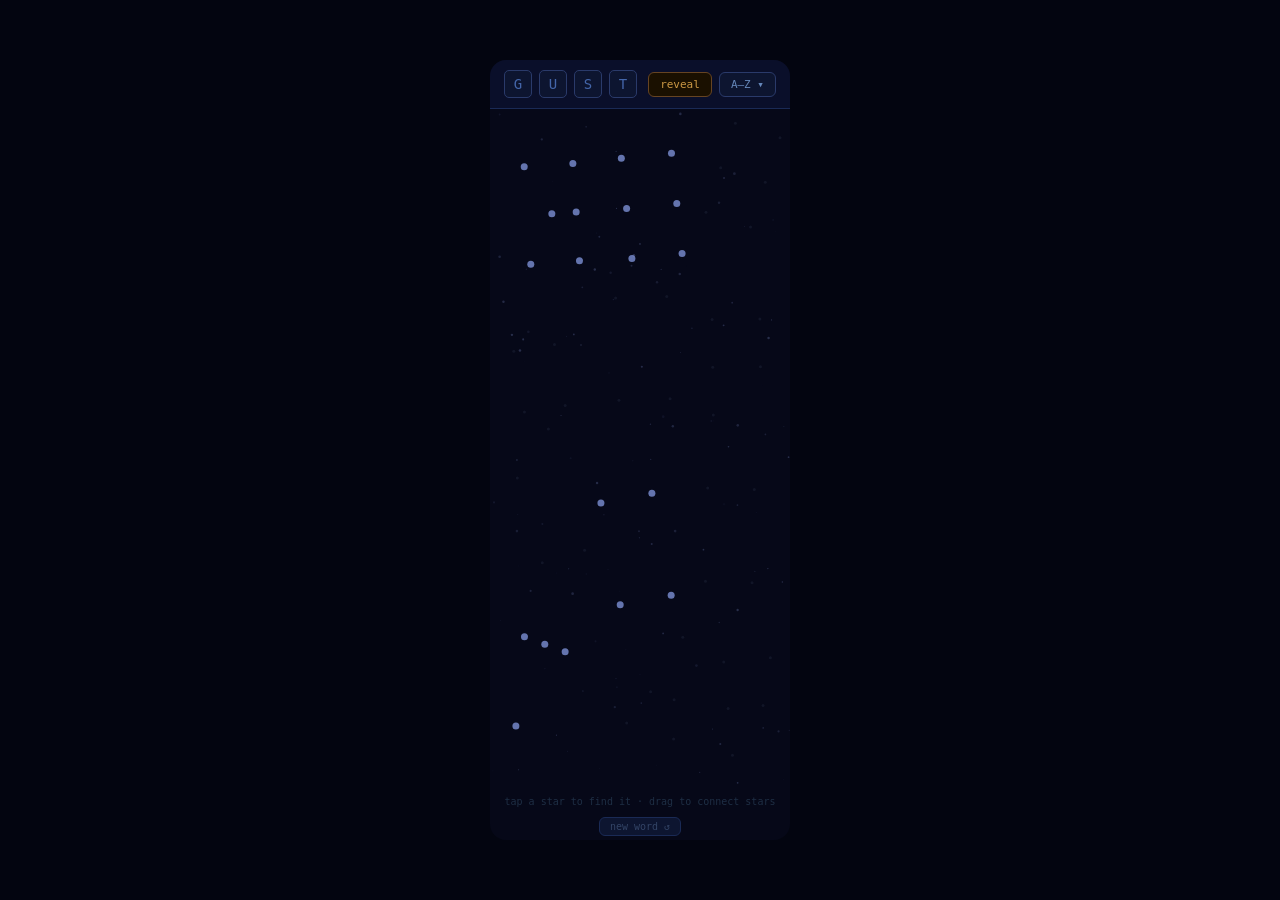
==== index.html @ cc669e19 "Add index.html for Pages, phone fullscreen, and fix star placement bugs Rename constellation.html ->" ====
<!DOCTYPE html>
<html lang="en">
<head>
<meta charset="UTF-8">
<meta name="viewport" content="width=device-width, initial-scale=1, maximum-scale=1, user-scalable=no, viewport-fit=cover">
<meta name="apple-mobile-web-app-capable" content="yes">
<meta name="mobile-web-app-capable" content="yes">
<meta name="apple-mobile-web-app-status-bar-style" content="black-translucent">
<meta name="apple-mobile-web-app-title" content="Constellation">
<meta name="theme-color" content="#030510">
<link rel="manifest" href="manifest.json">
<title>Constellation</title>
<style>
* { box-sizing: border-box; margin: 0; padding: 0; }
html, body { height: 100%; background: #030510; display: flex; align-items: center; justify-content: center; font-family: monospace; overflow: hidden; overscroll-behavior: none; }
#app { width: 100%; max-width: 420px; background: #060818; display: flex; flex-direction: column; height: 100vh; height: 100dvh; max-height: 780px; border-radius: 16px; overflow: hidden; }

/* Phone / narrow screens: fill the whole browser, edge to edge, under the notch */
@media (max-width: 480px), (max-height: 520px) {
  #app { max-width: none; max-height: none; height: 100vh; height: 100dvh; border-radius: 0; }
  #toolbar { padding-top: calc(10px + env(safe-area-inset-top)); }
  #new-btn-wrap { padding-bottom: calc(4px + env(safe-area-inset-bottom)); }
}
#toolbar { display: flex; align-items: center; justify-content: space-between; padding: 10px 14px; background: #0a0f2a; border-bottom: 1px solid #1a2a55; flex-shrink: 0; }
#word-row { display: flex; gap: 7px; flex-wrap: wrap; }
.tile { width: 28px; height: 28px; border-radius: 5px; border: 1px solid #2a3a6a; background: #0d1530; display: flex; align-items: center; justify-content: center; font-size: 14px; color: #4466aa; transition: all 0.3s; }
.tile.found { border-color: #4488ff; color: #99ccff; background: #0d1f4a; box-shadow: 0 0 8px #2244aa55; }
#word-row.win .tile { border-color: #66ffaa; color: #bbffdd; background: #0d2a1a; animation: winpulse 1.1s ease-in-out infinite; }
@keyframes winpulse { 0%,100% { box-shadow: 0 0 6px #33cc6655; } 50% { box-shadow: 0 0 16px #33cc66dd; } }
#btns { display: flex; gap: 7px; flex-shrink: 0; }
button { background: #0d1530; border: 1px solid #2a3a6a; border-radius: 6px; color: #6688bb; font-family: monospace; font-size: 11px; padding: 5px 11px; cursor: pointer; -webkit-tap-highlight-color: transparent; }
button:active { opacity: 0.7; }
#reveal-btn { background: #1a1000; border-color: #664422; color: #cc9944; }
#canvas-wrap { position: relative; flex: 1; overflow: hidden; }
canvas { display: block; width: 100%; height: 100%; }
#ref { display: none; position: absolute; top: 8px; right: 8px; background: rgba(8,12,36,0.96); border: 1px solid #1a2a5a; border-radius: 10px; padding: 10px; z-index: 10; max-height: 90%; overflow-y: auto; }
#ref.open { display: block; }
#ref-grid { display: grid; grid-template-columns: repeat(4,1fr); gap: 5px; }
.rc { display: flex; flex-direction: column; align-items: center; }
.rl { color: #445588; font-size: 9px; }
#msg { position: absolute; bottom: 24px; left: 50%; transform: translateX(-50%); color: #ffd080; font-size: 14px; pointer-events: none; opacity: 0; transition: opacity 0.4s; white-space: nowrap; text-shadow: 0 0 12px #aa7700; }
#hint { text-align: center; padding: 6px; color: #1e2e44; font-size: 10px; flex-shrink: 0; }
#new-btn-wrap { text-align: center; padding: 4px; flex-shrink: 0; }
#new-btn { background: #0d1530; border: 1px solid #1a2a55; border-radius: 6px; color: #334466; font-family: monospace; font-size: 10px; padding: 3px 10px; cursor: pointer; }
</style>
</head>
<body>
<div id="app">
  <div id="toolbar">
    <div id="word-row"></div>
    <div id="btns">
      <button id="reveal-btn" onclick="toggleReveal()">reveal</button>
      <button onclick="document.getElementById('ref').classList.toggle('open')">A–Z ▾</button>
    </div>
  </div>
  <div id="canvas-wrap">
    <canvas id="canvas"></canvas>
    <div id="ref"><div id="ref-grid"></div></div>
    <div id="msg"></div>
  </div>
  <div id="hint">tap a star to find it · drag to connect stars</div>
  <div id="new-btn-wrap"><button id="new-btn" onclick="newGame()">new word ↺</button></div>
</div>

<script>
const canvas = document.getElementById('canvas');
const ctx = canvas.getContext('2d');
let W, H;

function resize() {
  const wrap = document.getElementById('canvas-wrap');
  W = wrap.clientWidth;
  H = wrap.clientHeight;
  canvas.width = W;
  canvas.height = H;
  place();
}

const DEFS = {
  A:{pts:[[1,0],[0,4],[2,4],[0.5,2.5],[1.5,2.5]],edges:[[0,1],[0,2],[3,4]]},
  B:{pts:[[0,0],[0,4],[1.8,1],[0,2],[1.8,3]],edges:[[0,1],[0,2],[2,3],[3,4],[4,1]]},
  C:{pts:[[2,0],[0,0],[0,4],[2,4]],edges:[[0,1],[1,2],[2,3]]},
  D:{pts:[[0,0],[0,4],[2,2]],edges:[[0,1],[0,2],[1,2]]},
  E:{pts:[[2,0],[0,0],[0,4],[2,4],[0,2],[1.5,2]],edges:[[0,1],[1,2],[2,3],[2,4],[4,5]]},
  F:{pts:[[2,0],[0,0],[0,4],[0,2],[1.5,2]],edges:[[0,1],[1,2],[3,4]]},
  G:{pts:[[2,0],[0,0],[0,4],[2,4],[2,2],[1,2]],edges:[[0,1],[1,2],[2,3],[3,4],[4,5]]},
  H:{pts:[[0,0],[0,4],[2,0],[2,4],[0,2],[2,2]],edges:[[0,1],[2,3],[4,5]]},
  I:{pts:[[0,0],[2,0],[1,0],[1,4],[0,4],[2,4]],edges:[[0,1],[2,3],[4,5]]},
  J:{pts:[[0,0],[2,0],[2,3],[1,4],[0,3]],edges:[[0,1],[1,2],[2,3],[3,4]]},
  K:{pts:[[0,0],[0,4],[2,0],[0,2],[2,4]],edges:[[0,1],[2,3],[3,4]]},
  L:{pts:[[0,0],[0,4],[2,4]],edges:[[0,1],[1,2]]},
  M:{pts:[[0,4],[0,0],[1,2],[2,0],[2,4]],edges:[[0,1],[1,2],[2,3],[3,4]]},
  N:{pts:[[0,4],[0,0],[2,4],[2,0]],edges:[[0,1],[1,2],[2,3]]},
  O:{pts:[[0,0],[2,0],[2,4],[0,4]],edges:[[0,1],[1,2],[2,3],[3,0]]},
  P:{pts:[[0,0],[0,4],[2,0],[2,2],[0,2]],edges:[[0,1],[0,2],[2,3],[3,4]]},
  R:{pts:[[0,0],[0,4],[2,0],[2,2],[0,2],[2,4]],edges:[[0,1],[0,2],[2,3],[3,4],[4,5]]},
  S:{pts:[[2,0],[0,0],[0,2],[2,2],[2,4],[0,4]],edges:[[0,1],[1,2],[2,3],[3,4],[4,5]]},
  T:{pts:[[0,0],[2,0],[1,0],[1,4]],edges:[[0,1],[2,3]]},
  U:{pts:[[0,0],[0,4],[2,4],[2,0]],edges:[[0,1],[1,2],[2,3]]},
  V:{pts:[[0,0],[1,4],[2,0]],edges:[[0,1],[1,2]]},
  W:{pts:[[0,0],[0.5,4],[1,2],[1.5,4],[2,0]],edges:[[0,1],[1,2],[2,3],[3,4]]},
  X:{pts:[[0,0],[2,4],[1,2],[0,4],[2,0]],edges:[[0,1],[3,4]]},
  Y:{pts:[[0,0],[1,2],[2,0],[1,4]],edges:[[0,1],[2,1],[1,3]]},
  Z:{pts:[[0,0],[2,0],[0,4],[2,4]],edges:[[0,1],[1,2],[2,3]]},
};

const WORDS = ['STAR','MOON','NOVA','MARS','FLUX','GUST','COMET','ORBIT','VEGA','BLAZE','STORM','NIGHT','FROST'];

let WORD, WORD_SET;
let revealed = false;
let cons = [], bgStars = [];
let hov = null, dragging = false, dragA = null, dragB = null;
let found = new Set();
let touchId = null;

function ekey(a,b){ return a<b?`${a}-${b}`:`${b}-${a}`; }

function tx(pts,cx,cy,sc,ang,skx,sky){
  return pts.map(([x,y])=>{
    const nx=x*sc+y*skx, ny=y*sc+x*sky;
    return [cx+nx*Math.cos(ang)-ny*Math.sin(ang), cy+nx*Math.sin(ang)+ny*Math.cos(ang)];
  });
}

function place(){
  if(!W||!H) return;
  cons=[];
  const cols=3, rows=4, cw=W/cols, ch=H/rows;
  const cells=[];
  for(let r=0;r<rows;r++) for(let c=0;c<cols;c++) cells.push([c,r]);
  cells.sort(()=>Math.random()-0.5);
  const wl=[...WORD_SET];
  const decoyCount=Math.max(0, cells.length - wl.length);
  const ex=Object.keys(DEFS).filter(l=>!WORD_SET.has(l)).sort(()=>Math.random()-0.5).slice(0,decoyCount);
  // Word letters first so the slice below can never drop them; shuffled cells randomize positions.
  const all=[...wl,...ex];
  all.slice(0,cells.length).forEach((letter,i)=>{
    const [col,row]=cells[i];
    const sc=Math.min(cw,ch)*0.2+Math.random()*6;
    const ang=(Math.random()-0.5)*0.75;
    const skx=(Math.random()-0.5)*0.5;
    const sky=(Math.random()-0.5)*0.4;
    // Transform around the origin, then center the shape's bounding box on the cell.
    let placed=tx(DEFS[letter].pts,0,0,sc,ang,skx,sky);
    let minx=Infinity,miny=Infinity,maxx=-Infinity,maxy=-Infinity;
    for(const [x,y] of placed){ if(x<minx)minx=x; if(x>maxx)maxx=x; if(y<miny)miny=y; if(y>maxy)maxy=y; }
    const targetX=col*cw+cw/2+(Math.random()-0.5)*cw*0.3;
    const targetY=row*ch+ch/2+(Math.random()-0.5)*ch*0.3;
    let dx=targetX-(minx+maxx)/2, dy=targetY-(miny+maxy)/2;
    minx+=dx; maxx+=dx; miny+=dy; maxy+=dy;
    // Keep the whole constellation inside the visible canvas: shift it back in by its overflow.
    const M=10;
    if(minx<M) dx+=M-minx; else if(maxx>W-M) dx+=(W-M)-maxx;
    if(miny<M) dy+=M-miny; else if(maxy>H-M) dy+=(H-M)-maxy;
    placed=placed.map(([x,y])=>[x+dx,y+dy]);
    cons.push({
      letter, stars:placed.map(([x,y])=>({x,y})),
      edges:DEFS[letter].edges, drawn:new Set(), done:false,
      isWord:WORD_SET.has(letter)
    });
  });
  bgStars=[];
  for(let i=0;i<180;i++) bgStars.push({x:Math.random()*W,y:Math.random()*H,r:0.4+Math.random()*1,t:Math.random()*Math.PI*2});
}

function getStarAt(mx,my){
  let best=null, bestD=900;
  for(const con of cons){
    if(!con.isWord) continue;
    for(let i=0;i<con.stars.length;i++){
      const s=con.stars[i],dx=s.x-mx,dy=s.y-my,d=dx*dx+dy*dy;
      if(d<bestD){bestD=d;best={con,idx:i};}
    }
  }
  return best;
}

function checkDone(con){
  if(con.done) return;
  if(con.edges.every(([a,b])=>con.drawn.has(ekey(a,b)))){
    con.done=true; found.add(con.letter); updateTiles();
    if(found.size===WORD_SET.size){
      document.getElementById('word-row').classList.add('win');
      setTimeout(()=>flash('✦ '+WORD+' complete! ✦',true),100);
    } else flash(con.letter+' found!');
  }
}

let t0=performance.now();
function draw(now){
  const t=(now-t0)*0.001;
  ctx.clearRect(0,0,W,H);
  ctx.fillStyle='#060818'; ctx.fillRect(0,0,W,H);

  bgStars.forEach(s=>{
    ctx.beginPath(); ctx.arc(s.x,s.y,s.r,0,Math.PI*2);
    ctx.fillStyle=`rgba(160,180,255,${0.08+0.14*Math.sin(t*0.8+s.t)})`; ctx.fill();
  });

  cons.forEach(con=>{
    if(revealed){
      con.edges.forEach(([a,b])=>{
        const sa=con.stars[a],sb=con.stars[b];
        ctx.beginPath(); ctx.moveTo(sa.x,sa.y); ctx.lineTo(sb.x,sb.y);
        ctx.strokeStyle=con.isWord?'rgba(80,210,120,0.55)':'rgba(55,55,85,0.18)';
        ctx.lineWidth=1; ctx.stroke();
      });
    }
    con.drawn.forEach(key=>{
      const [ai,bi]=key.split('-').map(Number);
      const sa=con.stars[ai],sb=con.stars[bi];
      const ok=con.edges.some(([a,b])=>ekey(a,b)===key);
      ctx.beginPath(); ctx.moveTo(sa.x,sa.y); ctx.lineTo(sb.x,sb.y);
      ctx.strokeStyle=ok?'rgba(100,160,255,0.85)':'rgba(200,80,80,0.5)';
      ctx.lineWidth=1.5; ctx.stroke();
    });
    con.stars.forEach((s,i)=>{
      const isHov=con.isWord&&hov&&hov.con===con&&hov.idx===i;
      const isDrag=con.isWord&&((dragA&&dragA.con===con&&dragA.idx===i)||(dragB&&dragB.con===con&&dragB.idx===i));
      const lit=isHov||isDrag;
      let r,color,gb=0,gc='transparent';
      if(!con.isWord){
        r=1.5; color=revealed?'rgba(75,75,105,0.35)':'rgba(110,125,165,0.11)';
      } else if(con.done){
        r=4; color='rgba(100,225,140,0.95)'; gb=8; gc='#33cc66';
      } else if(lit){
        r=7; color='#eef4ff'; gb=20; gc='#55aaff';
      } else if(con.drawn.size>0){
        r=4; color='rgba(100,150,255,0.9)'; gb=6; gc='#3355cc';
      } else {
        r=3.5; color='rgba(150,175,255,0.65)';
      }
      ctx.beginPath(); ctx.arc(s.x,s.y,r,0,Math.PI*2);
      ctx.shadowBlur=gb; ctx.shadowColor=gc;
      ctx.fillStyle=color; ctx.fill(); ctx.shadowBlur=0;
    });
  });

  if(dragging&&dragA&&dragB&&dragA.con===dragB.con&&dragA.idx!==dragB.idx){
    const sa=dragA.con.stars[dragA.idx], ea=dragB.con.stars[dragB.idx];
    ctx.beginPath(); ctx.moveTo(sa.x,sa.y); ctx.lineTo(ea.x,ea.y);
    ctx.strokeStyle='rgba(140,195,255,0.5)'; ctx.lineWidth=1.2;
    ctx.setLineDash([5,5]); ctx.stroke(); ctx.setLineDash([]);
  }
  requestAnimationFrame(draw);
}

function getPos(e, touch){
  const r=canvas.getBoundingClientRect(), sx=W/r.width, sy=H/r.height;
  const src=touch||e;
  return [(src.clientX-r.left)*sx, (src.clientY-r.top)*sy];
}

canvas.addEventListener('mousemove',e=>{
  const[x,y]=getPos(e); hov=getStarAt(x,y);
  if(dragging) dragB=hov;
});
canvas.addEventListener('mousedown',e=>{
  const[x,y]=getPos(e),s=getStarAt(x,y);
  if(s){dragging=true;dragA=s;dragB=s;}
});
canvas.addEventListener('mouseup',()=>{
  if(dragging&&dragA&&dragB&&dragA.con===dragB.con&&dragA.idx!==dragB.idx){
    dragA.con.drawn.add(ekey(dragA.idx,dragB.idx)); checkDone(dragA.con);
  }
  dragging=false;dragA=null;dragB=null;
});
canvas.addEventListener('mouseleave',()=>{dragging=false;dragA=null;dragB=null;hov=null;});

canvas.addEventListener('touchstart',e=>{
  e.preventDefault();
  const touch=e.changedTouches[0]; touchId=touch.identifier;
  const[x,y]=getPos(e,touch),s=getStarAt(x,y);
  if(s){dragging=true;dragA=s;dragB=s;}
},{passive:false});

canvas.addEventListener('touchmove',e=>{
  e.preventDefault();
  for(const touch of e.changedTouches){
    if(touch.identifier===touchId){
      const[x,y]=getPos(e,touch); hov=getStarAt(x,y);
      if(dragging) dragB=hov;
    }
  }
},{passive:false});

canvas.addEventListener('touchend',e=>{
  e.preventDefault();
  if(dragging&&dragA&&dragB&&dragA.con===dragB.con&&dragA.idx!==dragB.idx){
    dragA.con.drawn.add(ekey(dragA.idx,dragB.idx)); checkDone(dragA.con);
  }
  dragging=false;dragA=null;dragB=null;hov=null;touchId=null;
},{passive:false});

function buildTiles(){
  const row=document.getElementById('word-row'); row.classList.remove('win'); row.innerHTML='';
  WORD.split('').forEach(l=>{
    const d=document.createElement('div'); d.className='tile'; d.dataset.letter=l; d.textContent=l;
    row.appendChild(d);
  });
}
function updateTiles(){
  document.querySelectorAll('#word-row .tile').forEach(d=>{
    if(found.has(d.dataset.letter)) d.classList.add('found');
  });
}
function flash(txt,persist){
  const el=document.getElementById('msg'); el.textContent=txt; el.style.opacity='1';
  clearTimeout(flash._t);
  if(!persist) flash._t=setTimeout(()=>el.style.opacity='0',1800);
}
function toggleReveal(){
  revealed=!revealed;
  document.getElementById('reveal-btn').textContent=revealed?'hide':'reveal';
}
function newGame(){
  revealed=false;
  document.getElementById('reveal-btn').textContent='reveal';
  document.getElementById('msg').style.opacity='0';
  found=new Set();
  WORD=WORDS[Math.floor(Math.random()*WORDS.length)];
  WORD_SET=new Set(WORD.split(''));
  buildTiles(); place();
}

function buildRef(){
  const grid=document.getElementById('ref-grid'),S=40,PAD=5,SC=(S-PAD*2)/4;
  Object.entries(DEFS).forEach(([letter,{pts,edges}])=>{
    const cell=document.createElement('div'); cell.className='rc';
    const cv=document.createElement('canvas'); cv.width=S; cv.height=S;
    const c=cv.getContext('2d');
    const sc=pts.map(([x,y])=>[PAD+x*SC,PAD+y*SC]);
    edges.forEach(([a,b])=>{
      c.beginPath(); c.moveTo(sc[a][0],sc[a][1]); c.lineTo(sc[b][0],sc[b][1]);
      c.strokeStyle='rgba(80,120,220,0.5)'; c.lineWidth=1; c.stroke();
    });
    sc.forEach(([x,y])=>{
      c.beginPath(); c.arc(x,y,2,0,Math.PI*2);
      c.fillStyle='#99bbff'; c.shadowBlur=4; c.shadowColor='#4477ff'; c.fill(); c.shadowBlur=0;
    });
    const lbl=document.createElement('div'); lbl.className='rl'; lbl.textContent=letter;
    cell.appendChild(cv); cell.appendChild(lbl); grid.appendChild(cell);
  });
}

WORD=WORDS[Math.floor(Math.random()*WORDS.length)];
WORD_SET=new Set(WORD.split(''));
buildTiles(); buildRef();
window.addEventListener('resize', resize);
resize();
requestAnimationFrame(draw);
</script>
</body>
</html>
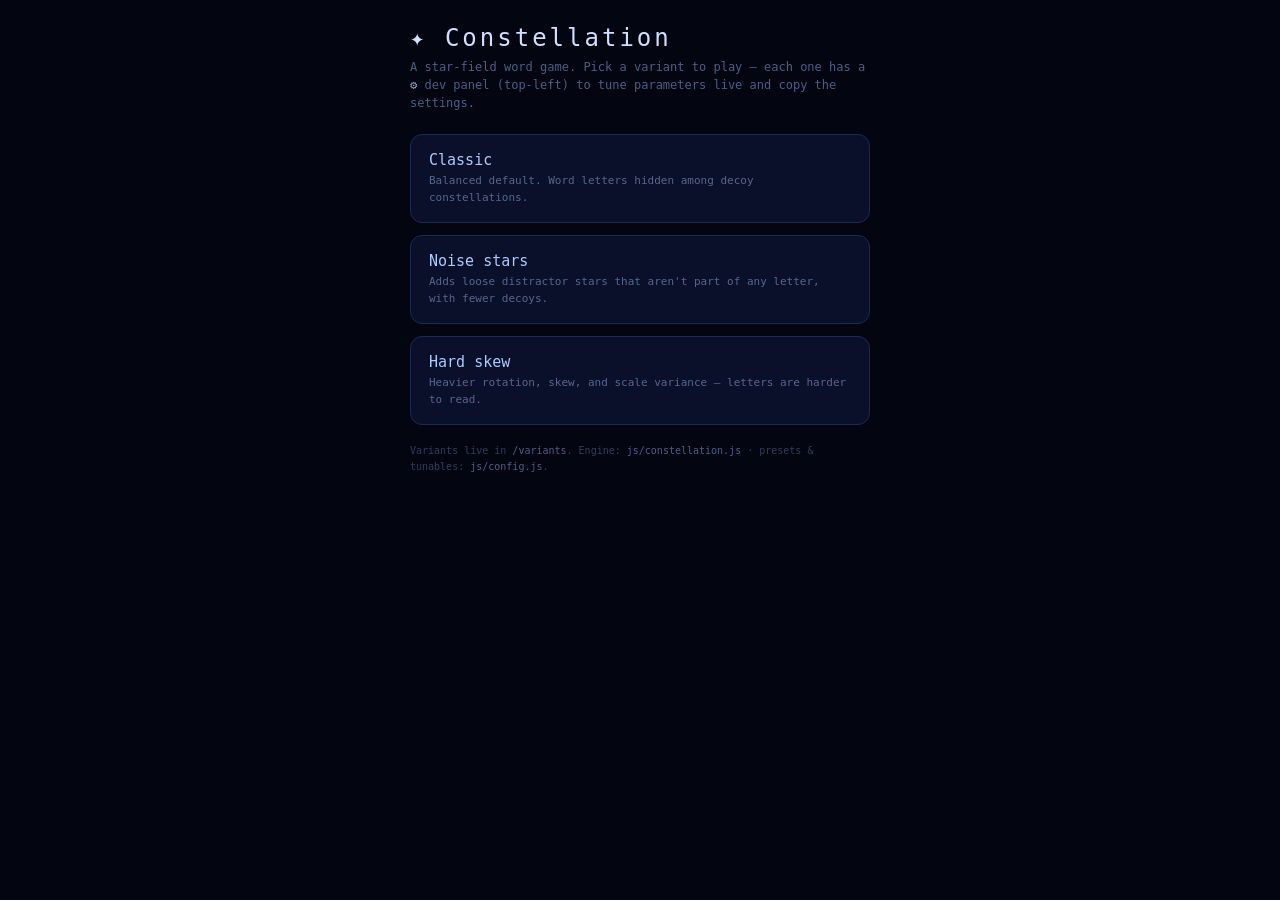
==== commit 31a1082f: "Reorganize into shared engine + variant pages with a live tuning panel Split the single-file game in" ====
--- a/index.html
+++ b/index.html
@@ -2,7 +2,7 @@
 <html lang="en">
 <head>
 <meta charset="UTF-8">
-<meta name="viewport" content="width=device-width, initial-scale=1, maximum-scale=1, user-scalable=no, viewport-fit=cover">
+<meta name="viewport" content="width=device-width, initial-scale=1, viewport-fit=cover">
 <meta name="apple-mobile-web-app-capable" content="yes">
 <meta name="mobile-web-app-capable" content="yes">
 <meta name="apple-mobile-web-app-status-bar-style" content="black-translucent">
@@ -11,344 +11,43 @@
 <link rel="manifest" href="manifest.json">
 <title>Constellation</title>
 <style>
-* { box-sizing: border-box; margin: 0; padding: 0; }
-html, body { height: 100%; background: #030510; display: flex; align-items: center; justify-content: center; font-family: monospace; overflow: hidden; overscroll-behavior: none; }
-#app { width: 100%; max-width: 420px; background: #060818; display: flex; flex-direction: column; height: 100vh; height: 100dvh; max-height: 780px; border-radius: 16px; overflow: hidden; }
-
-/* Phone / narrow screens: fill the whole browser, edge to edge, under the notch */
-@media (max-width: 480px), (max-height: 520px) {
-  #app { max-width: none; max-height: none; height: 100vh; height: 100dvh; border-radius: 0; }
-  #toolbar { padding-top: calc(10px + env(safe-area-inset-top)); }
-  #new-btn-wrap { padding-bottom: calc(4px + env(safe-area-inset-bottom)); }
-}
-#toolbar { display: flex; align-items: center; justify-content: space-between; padding: 10px 14px; background: #0a0f2a; border-bottom: 1px solid #1a2a55; flex-shrink: 0; }
-#word-row { display: flex; gap: 7px; flex-wrap: wrap; }
-.tile { width: 28px; height: 28px; border-radius: 5px; border: 1px solid #2a3a6a; background: #0d1530; display: flex; align-items: center; justify-content: center; font-size: 14px; color: #4466aa; transition: all 0.3s; }
-.tile.found { border-color: #4488ff; color: #99ccff; background: #0d1f4a; box-shadow: 0 0 8px #2244aa55; }
-#word-row.win .tile { border-color: #66ffaa; color: #bbffdd; background: #0d2a1a; animation: winpulse 1.1s ease-in-out infinite; }
-@keyframes winpulse { 0%,100% { box-shadow: 0 0 6px #33cc6655; } 50% { box-shadow: 0 0 16px #33cc66dd; } }
-#btns { display: flex; gap: 7px; flex-shrink: 0; }
-button { background: #0d1530; border: 1px solid #2a3a6a; border-radius: 6px; color: #6688bb; font-family: monospace; font-size: 11px; padding: 5px 11px; cursor: pointer; -webkit-tap-highlight-color: transparent; }
-button:active { opacity: 0.7; }
-#reveal-btn { background: #1a1000; border-color: #664422; color: #cc9944; }
-#canvas-wrap { position: relative; flex: 1; overflow: hidden; }
-canvas { display: block; width: 100%; height: 100%; }
-#ref { display: none; position: absolute; top: 8px; right: 8px; background: rgba(8,12,36,0.96); border: 1px solid #1a2a5a; border-radius: 10px; padding: 10px; z-index: 10; max-height: 90%; overflow-y: auto; }
-#ref.open { display: block; }
-#ref-grid { display: grid; grid-template-columns: repeat(4,1fr); gap: 5px; }
-.rc { display: flex; flex-direction: column; align-items: center; }
-.rl { color: #445588; font-size: 9px; }
-#msg { position: absolute; bottom: 24px; left: 50%; transform: translateX(-50%); color: #ffd080; font-size: 14px; pointer-events: none; opacity: 0; transition: opacity 0.4s; white-space: nowrap; text-shadow: 0 0 12px #aa7700; }
-#hint { text-align: center; padding: 6px; color: #1e2e44; font-size: 10px; flex-shrink: 0; }
-#new-btn-wrap { text-align: center; padding: 4px; flex-shrink: 0; }
-#new-btn { background: #0d1530; border: 1px solid #1a2a55; border-radius: 6px; color: #334466; font-family: monospace; font-size: 10px; padding: 3px 10px; cursor: pointer; }
+  * { box-sizing: border-box; margin: 0; padding: 0; }
+  html, body { min-height: 100%; background: #030510; font-family: monospace; color: #8aa6d8; }
+  body { display: flex; align-items: center; justify-content: center; padding: 24px; }
+  main { width: 100%; max-width: 460px; }
+  h1 { color: #cfe0ff; font-size: 24px; font-weight: normal; letter-spacing: 3px; margin-bottom: 6px; }
+  p.lead { color: #4a5e88; font-size: 12px; margin-bottom: 22px; line-height: 1.5; }
+  a.card { display: block; text-decoration: none; background: #0a0f2a; border: 1px solid #1a2a55;
+    border-radius: 12px; padding: 16px 18px; margin-bottom: 12px; transition: border-color 0.2s, background 0.2s; }
+  a.card:hover { border-color: #3a5aaa; background: #0d1430; }
+  a.card b { display: block; color: #aaccff; font-size: 15px; font-weight: normal; margin-bottom: 4px; }
+  a.card span { display: block; color: #54688f; font-size: 11px; line-height: 1.5; }
+  footer { margin-top: 18px; color: #2e3e5e; font-size: 10px; line-height: 1.6; }
+  footer code { color: #4a5e88; }
 </style>
 </head>
 <body>
-<div id="app">
-  <div id="toolbar">
-    <div id="word-row"></div>
-    <div id="btns">
-      <button id="reveal-btn" onclick="toggleReveal()">reveal</button>
-      <button onclick="document.getElementById('ref').classList.toggle('open')">A–Z ▾</button>
-    </div>
-  </div>
-  <div id="canvas-wrap">
-    <canvas id="canvas"></canvas>
-    <div id="ref"><div id="ref-grid"></div></div>
-    <div id="msg"></div>
-  </div>
-  <div id="hint">tap a star to find it · drag to connect stars</div>
-  <div id="new-btn-wrap"><button id="new-btn" onclick="newGame()">new word ↺</button></div>
-</div>
+<main>
+  <h1>✦ Constellation</h1>
+  <p class="lead">A star-field word game. Pick a variant to play — each one has a <b style="display:inline;color:#88aadd">⚙</b> dev panel (top-left) to tune parameters live and copy the settings.</p>
 
-<script>
-const canvas = document.getElementById('canvas');
-const ctx = canvas.getContext('2d');
-let W, H;
+  <a class="card" href="variants/classic.html">
+    <b>Classic</b>
+    <span>Balanced default. Word letters hidden among decoy constellations.</span>
+  </a>
+  <a class="card" href="variants/noise-stars.html">
+    <b>Noise stars</b>
+    <span>Adds loose distractor stars that aren't part of any letter, with fewer decoys.</span>
+  </a>
+  <a class="card" href="variants/hard-skew.html">
+    <b>Hard skew</b>
+    <span>Heavier rotation, skew, and scale variance — letters are harder to read.</span>
+  </a>
 
-function resize() {
-  const wrap = document.getElementById('canvas-wrap');
-  W = wrap.clientWidth;
-  H = wrap.clientHeight;
-  canvas.width = W;
-  canvas.height = H;
-  place();
-}
-
-const DEFS = {
-  A:{pts:[[1,0],[0,4],[2,4],[0.5,2.5],[1.5,2.5]],edges:[[0,1],[0,2],[3,4]]},
-  B:{pts:[[0,0],[0,4],[1.8,1],[0,2],[1.8,3]],edges:[[0,1],[0,2],[2,3],[3,4],[4,1]]},
-  C:{pts:[[2,0],[0,0],[0,4],[2,4]],edges:[[0,1],[1,2],[2,3]]},
-  D:{pts:[[0,0],[0,4],[2,2]],edges:[[0,1],[0,2],[1,2]]},
-  E:{pts:[[2,0],[0,0],[0,4],[2,4],[0,2],[1.5,2]],edges:[[0,1],[1,2],[2,3],[2,4],[4,5]]},
-  F:{pts:[[2,0],[0,0],[0,4],[0,2],[1.5,2]],edges:[[0,1],[1,2],[3,4]]},
-  G:{pts:[[2,0],[0,0],[0,4],[2,4],[2,2],[1,2]],edges:[[0,1],[1,2],[2,3],[3,4],[4,5]]},
-  H:{pts:[[0,0],[0,4],[2,0],[2,4],[0,2],[2,2]],edges:[[0,1],[2,3],[4,5]]},
-  I:{pts:[[0,0],[2,0],[1,0],[1,4],[0,4],[2,4]],edges:[[0,1],[2,3],[4,5]]},
-  J:{pts:[[0,0],[2,0],[2,3],[1,4],[0,3]],edges:[[0,1],[1,2],[2,3],[3,4]]},
-  K:{pts:[[0,0],[0,4],[2,0],[0,2],[2,4]],edges:[[0,1],[2,3],[3,4]]},
-  L:{pts:[[0,0],[0,4],[2,4]],edges:[[0,1],[1,2]]},
-  M:{pts:[[0,4],[0,0],[1,2],[2,0],[2,4]],edges:[[0,1],[1,2],[2,3],[3,4]]},
-  N:{pts:[[0,4],[0,0],[2,4],[2,0]],edges:[[0,1],[1,2],[2,3]]},
-  O:{pts:[[0,0],[2,0],[2,4],[0,4]],edges:[[0,1],[1,2],[2,3],[3,0]]},
-  P:{pts:[[0,0],[0,4],[2,0],[2,2],[0,2]],edges:[[0,1],[0,2],[2,3],[3,4]]},
-  R:{pts:[[0,0],[0,4],[2,0],[2,2],[0,2],[2,4]],edges:[[0,1],[0,2],[2,3],[3,4],[4,5]]},
-  S:{pts:[[2,0],[0,0],[0,2],[2,2],[2,4],[0,4]],edges:[[0,1],[1,2],[2,3],[3,4],[4,5]]},
-  T:{pts:[[0,0],[2,0],[1,0],[1,4]],edges:[[0,1],[2,3]]},
-  U:{pts:[[0,0],[0,4],[2,4],[2,0]],edges:[[0,1],[1,2],[2,3]]},
-  V:{pts:[[0,0],[1,4],[2,0]],edges:[[0,1],[1,2]]},
-  W:{pts:[[0,0],[0.5,4],[1,2],[1.5,4],[2,0]],edges:[[0,1],[1,2],[2,3],[3,4]]},
-  X:{pts:[[0,0],[2,4],[1,2],[0,4],[2,0]],edges:[[0,1],[3,4]]},
-  Y:{pts:[[0,0],[1,2],[2,0],[1,4]],edges:[[0,1],[2,1],[1,3]]},
-  Z:{pts:[[0,0],[2,0],[0,4],[2,4]],edges:[[0,1],[1,2],[2,3]]},
-};
-
-const WORDS = ['STAR','MOON','NOVA','MARS','FLUX','GUST','COMET','ORBIT','VEGA','BLAZE','STORM','NIGHT','FROST'];
-
-let WORD, WORD_SET;
-let revealed = false;
-let cons = [], bgStars = [];
-let hov = null, dragging = false, dragA = null, dragB = null;
-let found = new Set();
-let touchId = null;
-
-function ekey(a,b){ return a<b?`${a}-${b}`:`${b}-${a}`; }
-
-function tx(pts,cx,cy,sc,ang,skx,sky){
-  return pts.map(([x,y])=>{
-    const nx=x*sc+y*skx, ny=y*sc+x*sky;
-    return [cx+nx*Math.cos(ang)-ny*Math.sin(ang), cy+nx*Math.sin(ang)+ny*Math.cos(ang)];
-  });
-}
-
-function place(){
-  if(!W||!H) return;
-  cons=[];
-  const cols=3, rows=4, cw=W/cols, ch=H/rows;
-  const cells=[];
-  for(let r=0;r<rows;r++) for(let c=0;c<cols;c++) cells.push([c,r]);
-  cells.sort(()=>Math.random()-0.5);
-  const wl=[...WORD_SET];
-  const decoyCount=Math.max(0, cells.length - wl.length);
-  const ex=Object.keys(DEFS).filter(l=>!WORD_SET.has(l)).sort(()=>Math.random()-0.5).slice(0,decoyCount);
-  // Word letters first so the slice below can never drop them; shuffled cells randomize positions.
-  const all=[...wl,...ex];
-  all.slice(0,cells.length).forEach((letter,i)=>{
-    const [col,row]=cells[i];
-    const sc=Math.min(cw,ch)*0.2+Math.random()*6;
-    const ang=(Math.random()-0.5)*0.75;
-    const skx=(Math.random()-0.5)*0.5;
-    const sky=(Math.random()-0.5)*0.4;
-    // Transform around the origin, then center the shape's bounding box on the cell.
-    let placed=tx(DEFS[letter].pts,0,0,sc,ang,skx,sky);
-    let minx=Infinity,miny=Infinity,maxx=-Infinity,maxy=-Infinity;
-    for(const [x,y] of placed){ if(x<minx)minx=x; if(x>maxx)maxx=x; if(y<miny)miny=y; if(y>maxy)maxy=y; }
-    const targetX=col*cw+cw/2+(Math.random()-0.5)*cw*0.3;
-    const targetY=row*ch+ch/2+(Math.random()-0.5)*ch*0.3;
-    let dx=targetX-(minx+maxx)/2, dy=targetY-(miny+maxy)/2;
-    minx+=dx; maxx+=dx; miny+=dy; maxy+=dy;
-    // Keep the whole constellation inside the visible canvas: shift it back in by its overflow.
-    const M=10;
-    if(minx<M) dx+=M-minx; else if(maxx>W-M) dx+=(W-M)-maxx;
-    if(miny<M) dy+=M-miny; else if(maxy>H-M) dy+=(H-M)-maxy;
-    placed=placed.map(([x,y])=>[x+dx,y+dy]);
-    cons.push({
-      letter, stars:placed.map(([x,y])=>({x,y})),
-      edges:DEFS[letter].edges, drawn:new Set(), done:false,
-      isWord:WORD_SET.has(letter)
-    });
-  });
-  bgStars=[];
-  for(let i=0;i<180;i++) bgStars.push({x:Math.random()*W,y:Math.random()*H,r:0.4+Math.random()*1,t:Math.random()*Math.PI*2});
-}
-
-function getStarAt(mx,my){
-  let best=null, bestD=900;
-  for(const con of cons){
-    if(!con.isWord) continue;
-    for(let i=0;i<con.stars.length;i++){
-      const s=con.stars[i],dx=s.x-mx,dy=s.y-my,d=dx*dx+dy*dy;
-      if(d<bestD){bestD=d;best={con,idx:i};}
-    }
-  }
-  return best;
-}
-
-function checkDone(con){
-  if(con.done) return;
-  if(con.edges.every(([a,b])=>con.drawn.has(ekey(a,b)))){
-    con.done=true; found.add(con.letter); updateTiles();
-    if(found.size===WORD_SET.size){
-      document.getElementById('word-row').classList.add('win');
-      setTimeout(()=>flash('✦ '+WORD+' complete! ✦',true),100);
-    } else flash(con.letter+' found!');
-  }
-}
-
-let t0=performance.now();
-function draw(now){
-  const t=(now-t0)*0.001;
-  ctx.clearRect(0,0,W,H);
-  ctx.fillStyle='#060818'; ctx.fillRect(0,0,W,H);
-
-  bgStars.forEach(s=>{
-    ctx.beginPath(); ctx.arc(s.x,s.y,s.r,0,Math.PI*2);
-    ctx.fillStyle=`rgba(160,180,255,${0.08+0.14*Math.sin(t*0.8+s.t)})`; ctx.fill();
-  });
-
-  cons.forEach(con=>{
-    if(revealed){
-      con.edges.forEach(([a,b])=>{
-        const sa=con.stars[a],sb=con.stars[b];
-        ctx.beginPath(); ctx.moveTo(sa.x,sa.y); ctx.lineTo(sb.x,sb.y);
-        ctx.strokeStyle=con.isWord?'rgba(80,210,120,0.55)':'rgba(55,55,85,0.18)';
-        ctx.lineWidth=1; ctx.stroke();
-      });
-    }
-    con.drawn.forEach(key=>{
-      const [ai,bi]=key.split('-').map(Number);
-      const sa=con.stars[ai],sb=con.stars[bi];
-      const ok=con.edges.some(([a,b])=>ekey(a,b)===key);
-      ctx.beginPath(); ctx.moveTo(sa.x,sa.y); ctx.lineTo(sb.x,sb.y);
-      ctx.strokeStyle=ok?'rgba(100,160,255,0.85)':'rgba(200,80,80,0.5)';
-      ctx.lineWidth=1.5; ctx.stroke();
-    });
-    con.stars.forEach((s,i)=>{
-      const isHov=con.isWord&&hov&&hov.con===con&&hov.idx===i;
-      const isDrag=con.isWord&&((dragA&&dragA.con===con&&dragA.idx===i)||(dragB&&dragB.con===con&&dragB.idx===i));
-      const lit=isHov||isDrag;
-      let r,color,gb=0,gc='transparent';
-      if(!con.isWord){
-        r=1.5; color=revealed?'rgba(75,75,105,0.35)':'rgba(110,125,165,0.11)';
-      } else if(con.done){
-        r=4; color='rgba(100,225,140,0.95)'; gb=8; gc='#33cc66';
-      } else if(lit){
-        r=7; color='#eef4ff'; gb=20; gc='#55aaff';
-      } else if(con.drawn.size>0){
-        r=4; color='rgba(100,150,255,0.9)'; gb=6; gc='#3355cc';
-      } else {
-        r=3.5; color='rgba(150,175,255,0.65)';
-      }
-      ctx.beginPath(); ctx.arc(s.x,s.y,r,0,Math.PI*2);
-      ctx.shadowBlur=gb; ctx.shadowColor=gc;
-      ctx.fillStyle=color; ctx.fill(); ctx.shadowBlur=0;
-    });
-  });
-
-  if(dragging&&dragA&&dragB&&dragA.con===dragB.con&&dragA.idx!==dragB.idx){
-    const sa=dragA.con.stars[dragA.idx], ea=dragB.con.stars[dragB.idx];
-    ctx.beginPath(); ctx.moveTo(sa.x,sa.y); ctx.lineTo(ea.x,ea.y);
-    ctx.strokeStyle='rgba(140,195,255,0.5)'; ctx.lineWidth=1.2;
-    ctx.setLineDash([5,5]); ctx.stroke(); ctx.setLineDash([]);
-  }
-  requestAnimationFrame(draw);
-}
-
-function getPos(e, touch){
-  const r=canvas.getBoundingClientRect(), sx=W/r.width, sy=H/r.height;
-  const src=touch||e;
-  return [(src.clientX-r.left)*sx, (src.clientY-r.top)*sy];
-}
-
-canvas.addEventListener('mousemove',e=>{
-  const[x,y]=getPos(e); hov=getStarAt(x,y);
-  if(dragging) dragB=hov;
-});
-canvas.addEventListener('mousedown',e=>{
-  const[x,y]=getPos(e),s=getStarAt(x,y);
-  if(s){dragging=true;dragA=s;dragB=s;}
-});
-canvas.addEventListener('mouseup',()=>{
-  if(dragging&&dragA&&dragB&&dragA.con===dragB.con&&dragA.idx!==dragB.idx){
-    dragA.con.drawn.add(ekey(dragA.idx,dragB.idx)); checkDone(dragA.con);
-  }
-  dragging=false;dragA=null;dragB=null;
-});
-canvas.addEventListener('mouseleave',()=>{dragging=false;dragA=null;dragB=null;hov=null;});
-
-canvas.addEventListener('touchstart',e=>{
-  e.preventDefault();
-  const touch=e.changedTouches[0]; touchId=touch.identifier;
-  const[x,y]=getPos(e,touch),s=getStarAt(x,y);
-  if(s){dragging=true;dragA=s;dragB=s;}
-},{passive:false});
-
-canvas.addEventListener('touchmove',e=>{
-  e.preventDefault();
-  for(const touch of e.changedTouches){
-    if(touch.identifier===touchId){
-      const[x,y]=getPos(e,touch); hov=getStarAt(x,y);
-      if(dragging) dragB=hov;
-    }
-  }
-},{passive:false});
-
-canvas.addEventListener('touchend',e=>{
-  e.preventDefault();
-  if(dragging&&dragA&&dragB&&dragA.con===dragB.con&&dragA.idx!==dragB.idx){
-    dragA.con.drawn.add(ekey(dragA.idx,dragB.idx)); checkDone(dragA.con);
-  }
-  dragging=false;dragA=null;dragB=null;hov=null;touchId=null;
-},{passive:false});
-
-function buildTiles(){
-  const row=document.getElementById('word-row'); row.classList.remove('win'); row.innerHTML='';
-  WORD.split('').forEach(l=>{
-    const d=document.createElement('div'); d.className='tile'; d.dataset.letter=l; d.textContent=l;
-    row.appendChild(d);
-  });
-}
-function updateTiles(){
-  document.querySelectorAll('#word-row .tile').forEach(d=>{
-    if(found.has(d.dataset.letter)) d.classList.add('found');
-  });
-}
-function flash(txt,persist){
-  const el=document.getElementById('msg'); el.textContent=txt; el.style.opacity='1';
-  clearTimeout(flash._t);
-  if(!persist) flash._t=setTimeout(()=>el.style.opacity='0',1800);
-}
-function toggleReveal(){
-  revealed=!revealed;
-  document.getElementById('reveal-btn').textContent=revealed?'hide':'reveal';
-}
-function newGame(){
-  revealed=false;
-  document.getElementById('reveal-btn').textContent='reveal';
-  document.getElementById('msg').style.opacity='0';
-  found=new Set();
-  WORD=WORDS[Math.floor(Math.random()*WORDS.length)];
-  WORD_SET=new Set(WORD.split(''));
-  buildTiles(); place();
-}
-
-function buildRef(){
-  const grid=document.getElementById('ref-grid'),S=40,PAD=5,SC=(S-PAD*2)/4;
-  Object.entries(DEFS).forEach(([letter,{pts,edges}])=>{
-    const cell=document.createElement('div'); cell.className='rc';
-    const cv=document.createElement('canvas'); cv.width=S; cv.height=S;
-    const c=cv.getContext('2d');
-    const sc=pts.map(([x,y])=>[PAD+x*SC,PAD+y*SC]);
-    edges.forEach(([a,b])=>{
-      c.beginPath(); c.moveTo(sc[a][0],sc[a][1]); c.lineTo(sc[b][0],sc[b][1]);
-      c.strokeStyle='rgba(80,120,220,0.5)'; c.lineWidth=1; c.stroke();
-    });
-    sc.forEach(([x,y])=>{
-      c.beginPath(); c.arc(x,y,2,0,Math.PI*2);
-      c.fillStyle='#99bbff'; c.shadowBlur=4; c.shadowColor='#4477ff'; c.fill(); c.shadowBlur=0;
-    });
-    const lbl=document.createElement('div'); lbl.className='rl'; lbl.textContent=letter;
-    cell.appendChild(cv); cell.appendChild(lbl); grid.appendChild(cell);
-  });
-}
-
-WORD=WORDS[Math.floor(Math.random()*WORDS.length)];
-WORD_SET=new Set(WORD.split(''));
-buildTiles(); buildRef();
-window.addEventListener('resize', resize);
-resize();
-requestAnimationFrame(draw);
-</script>
+  <footer>
+    Variants live in <code>/variants</code>. Engine: <code>js/constellation.js</code> ·
+    presets &amp; tunables: <code>js/config.js</code>.
+  </footer>
+</main>
 </body>
 </html>
